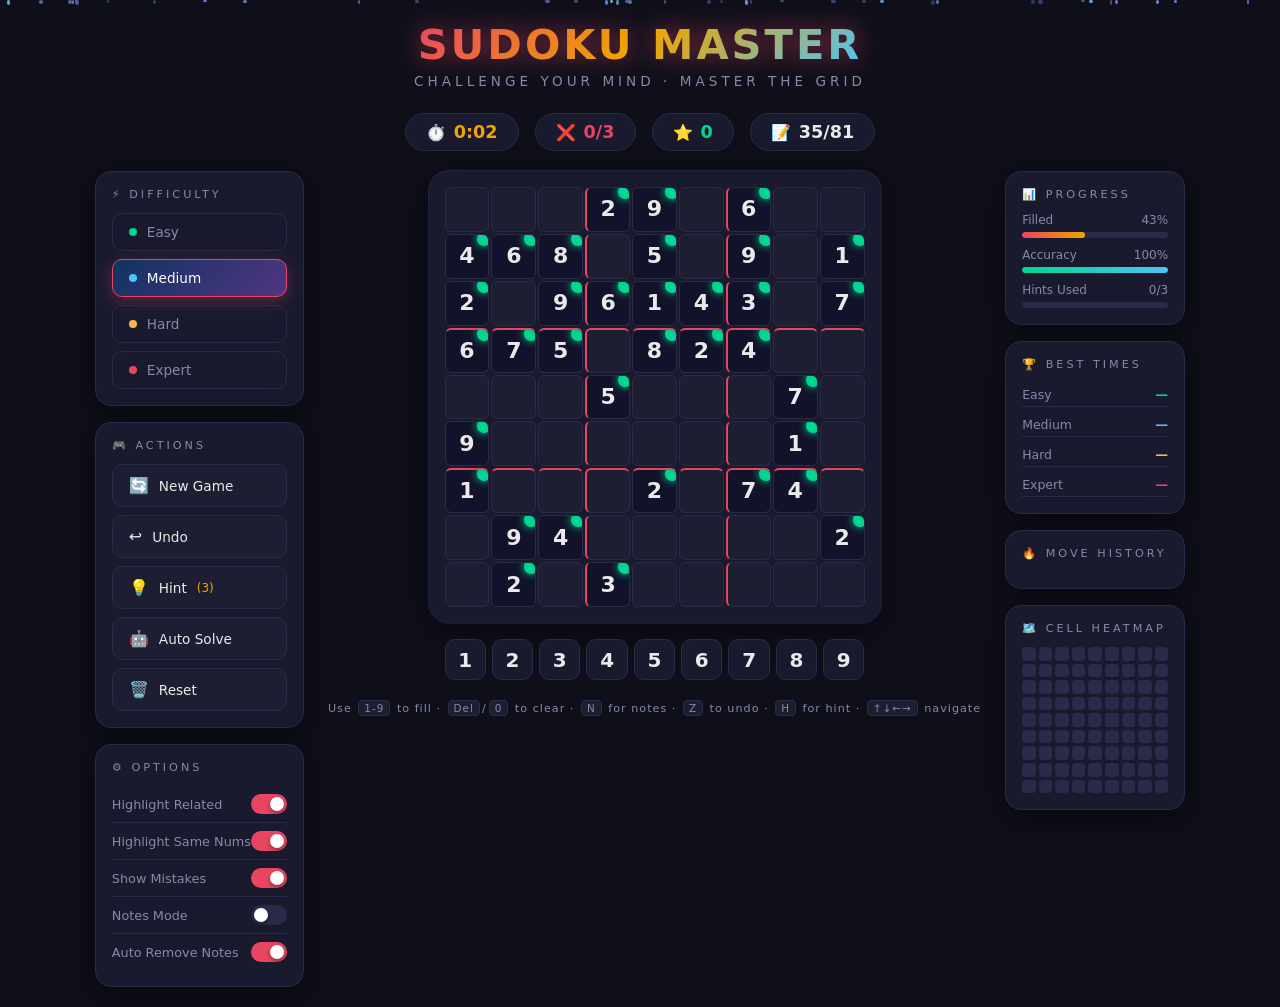
==== index.html @ 3e107b44 "Initial commit: Modular Super Sudoku architecture" ====
<!DOCTYPE html>
<html lang="en">

<head>
    <meta charset="UTF-8" />
    <meta name="viewport" content="width=device-width, initial-scale=1.0" />
    <title>Sudoku Master</title>
    <link rel="stylesheet" href="css/variables.css" />
    <link rel="stylesheet" href="css/style.css" />
    <link rel="stylesheet" href="css/animations.css" />
</head>

<body>

    <!-- Animated Background -->
    <div class="bg-anim" id="bg-anim"></div>

    <!-- Confetti -->
    <canvas id="confetti-canvas"></canvas>

    <!-- Toast Container -->
    <div id="toast-container"></div>

    <!-- WIN Modal -->
    <div class="modal-overlay" id="win-modal">
        <div class="modal">
            <div class="modal-icon">🎉</div>
            <div class="modal-title win">Puzzle Solved!</div>
            <div class="modal-sub" id="win-sub">Outstanding! You've completed the puzzle.</div>
            <div class="modal-stats">
                <div class="modal-stat">
                    <div class="ms-val" id="win-time">0:00</div>
                    <div class="ms-label">Time</div>
                </div>
                <div class="modal-stat">
                    <div class="ms-val" id="win-score">0</div>
                    <div class="ms-label">Score</div>
                </div>
                <div class="modal-stat">
                    <div class="ms-val" id="win-mistakes">0</div>
                    <div class="ms-label">Mistakes</div>
                </div>
            </div>
            <div class="modal-btns">
                <button class="modal-btn primary" onclick="newGame()">New Game</button>
                <button class="modal-btn secondary" onclick="closeModal('win-modal')">Review</button>
            </div>
        </div>
    </div>

    <!-- LOSE Modal -->
    <div class="modal-overlay" id="lose-modal">
        <div class="modal">
            <div class="modal-icon">💔</div>
            <div class="modal-title lose">Game Over</div>
            <div class="modal-sub">Too many mistakes! Don't worry, practice makes perfect.</div>
            <div class="modal-btns">
                <button class="modal-btn primary" onclick="newGame()">Try Again</button>
                <button class="modal-btn secondary" onclick="revealSolution()">See Solution</button>
            </div>
        </div>
    </div>

    <div class="app-wrapper">
        <!-- Header -->
        <header>
            <div class="logo">SUDOKU MASTER</div>
            <div class="tagline">Challenge your mind · Master the grid</div>
        </header>

        <!-- Stats Bar -->
        <div class="stats-bar">
            <div class="stat-chip">
                <span class="icon">⏱️</span>
                <span class="val" id="timer-val">0:00</span>
            </div>
            <div class="stat-chip">
                <span class="icon">❌</span>
                <span class="val" id="mistakes-val">0/3</span>
            </div>
            <div class="stat-chip">
                <span class="icon">⭐</span>
                <span class="val" id="score-val">0</span>
            </div>
            <div class="stat-chip">
                <span class="icon">📝</span>
                <span class="val" id="filled-val">0/81</span>
            </div>
        </div>

        <!-- Main Game -->
        <div class="game-container">

            <!-- LEFT PANEL -->
            <div class="left-panel">
                <div class="panel-card">
                    <div class="panel-title">⚡ Difficulty</div>
                    <div class="diff-btns">
                        <button class="diff-btn" data-diff="easy" onclick="setDifficulty('easy')"><span class="diff-dot"
                                style="background:#00d68f"></span>Easy</button>
                        <button class="diff-btn active" data-diff="medium" onclick="setDifficulty('medium')"><span
                                class="diff-dot" style="background:#4fc3f7"></span>Medium</button>
                        <button class="diff-btn" data-diff="hard" onclick="setDifficulty('hard')"><span class="diff-dot"
                                style="background:#ffb74d"></span>Hard</button>
                        <button class="diff-btn" data-diff="expert" onclick="setDifficulty('expert')"><span
                                class="diff-dot" style="background:#e94560"></span>Expert</button>
                    </div>
                </div>

                <div class="panel-card">
                    <div class="panel-title">🎮 Actions</div>
                    <div class="action-btns">
                        <button class="action-btn" onclick="newGame()"><span class="btn-icon">🔄</span>New Game</button>
                        <button class="action-btn" onclick="undoMove()"><span class="btn-icon">↩️</span>Undo</button>
                        <button class="action-btn" onclick="useHint()"><span class="btn-icon">💡</span>Hint <span
                                id="hint-count" style="color:var(--gold);font-size:0.75rem">(3)</span></button>
                        <button class="action-btn" onclick="solvePuzzle()"><span class="btn-icon">🤖</span>Auto
                            Solve</button>
                        <button class="action-btn danger" onclick="confirmReset()"><span
                                class="btn-icon">🗑️</span>Reset</button>
                    </div>
                </div>

                <div class="panel-card">
                    <div class="panel-title">⚙️ Options</div>
                    <div class="toggle-row">
                        <span class="toggle-label">Highlight Related</span>
                        <button class="toggle on" id="tog-related" onclick="toggleOpt('related')"></button>
                    </div>
                    <div class="toggle-row">
                        <span class="toggle-label">Highlight Same Nums</span>
                        <button class="toggle on" id="tog-samenum" onclick="toggleOpt('samenum')"></button>
                    </div>
                    <div class="toggle-row">
                        <span class="toggle-label">Show Mistakes</span>
                        <button class="toggle on" id="tog-mistakes" onclick="toggleOpt('mistakes')"></button>
                    </div>
                    <div class="toggle-row">
                        <span class="toggle-label">Notes Mode</span>
                        <button class="toggle" id="tog-notes" onclick="toggleOpt('notes')"></button>
                    </div>
                    <div class="toggle-row">
                        <span class="toggle-label">Auto Remove Notes</span>
                        <button class="toggle on" id="tog-autonotes" onclick="toggleOpt('autonotes')"></button>
                    </div>
                </div>
            </div>

            <!-- CENTER: BOARD + NUMPAD -->
            <div class="board-section">
                <div class="board-wrapper" id="board-wrapper">
                    <div id="sudoku-board"></div>
                </div>
                <div class="numpad" id="numpad"></div>
                <div class="kb-hint">
                    Use <span class="kb-key">1-9</span> to fill · <span class="kb-key">Del</span>/<span
                        class="kb-key">0</span> to clear · <span class="kb-key">N</span> for notes · <span
                        class="kb-key">Z</span> to undo · <span class="kb-key">H</span> for hint · <span
                        class="kb-key">↑↓←→</span> navigate
                </div>
            </div>

            <!-- RIGHT PANEL -->
            <div class="right-panel">
                <div class="panel-card">
                    <div class="panel-title">📊 Progress</div>
                    <div class="progress-row">
                        <div class="prog-item">
                            <div class="prog-label"><span>Filled</span><span id="prog-filled-txt">0%</span></div>
                            <div class="prog-bar">
                                <div class="prog-fill" id="prog-filled" style="width:0%"></div>
                            </div>
                        </div>
                        <div class="prog-item">
                            <div class="prog-label"><span>Accuracy</span><span id="prog-acc-txt">100%</span></div>
                            <div class="prog-bar">
                                <div class="prog-fill" id="prog-acc"
                                    style="width:100%; background: linear-gradient(90deg, var(--green), var(--blue))">
                                </div>
                            </div>
                        </div>
                        <div class="prog-item">
                            <div class="prog-label"><span>Hints Used</span><span id="prog-hint-txt">0</span></div>
                            <div class="prog-bar">
                                <div class="prog-fill" id="prog-hint"
                                    style="width:0%; background: linear-gradient(90deg, var(--gold), var(--orange))">
                                </div>
                            </div>
                        </div>
                    </div>
                </div>

                <div class="panel-card">
                    <div class="panel-title">🏆 Best Times</div>
                    <div id="best-times" style="display:flex;flex-direction:column;gap:6px;font-size:0.8rem;">
                        <!-- filled by JS -->
                    </div>
                </div>

                <div class="panel-card">
                    <div class="panel-title">🔥 Move History</div>
                    <div class="history-list" id="history-list"></div>
                </div>

                <div class="panel-card">
                    <div class="panel-title">🗺️ Cell Heatmap</div>
                    <div class="heatmap-grid" id="heatmap"></div>
                </div>
            </div>

        </div><!-- end .game-container -->
    </div><!-- end .app-wrapper -->

    <script type="module" src="js/app.js"></script>
</body>

</html>
---- css/variables.css ----
/* ===== CSS VARIABLES / DESIGN TOKENS ===== */
:root {
    --bg-dark: #0f0f1a;
    --bg-card: #1a1a2e;
    --bg-panel: #16213e;
    --accent: #e94560;
    --accent2: #0f3460;
    --accent3: #533483;
    --gold: #f0a500;
    --text-primary: #eaeaea;
    --text-muted: #8888aa;
    --cell-bg: #1e1e32;
    --cell-hover: #2a2a45;
    --cell-selected: #0f3460;
    --cell-related: #1c1c35;
    --cell-same: #2d2060;
    --cell-given: #12122a;
    --cell-error: #3a1020;
    --border-light: #2a2a4a;
    --border-box: #e94560;
    --green: #00d68f;
    --blue: #4fc3f7;
    --purple: #ce93d8;
    --orange: #ffb74d;
    --shadow: 0 8px 32px rgba(0, 0, 0, 0.5);
    --glow: 0 0 20px rgba(233, 69, 96, 0.4);
    --glow-green: 0 0 20px rgba(0, 214, 143, 0.5);
}
---- css/style.css ----
/* ===== RESET & BASE ===== */
*,
*::before,
*::after {
    box-sizing: border-box;
    margin: 0;
    padding: 0;
}

body {
    font-family: 'Segoe UI', system-ui, sans-serif;
    background: var(--bg-dark);
    color: var(--text-primary);
    min-height: 100vh;
    overflow-x: hidden;
}

/* ===== ANIMATED BACKGROUND ===== */
.bg-anim {
    position: fixed;
    inset: 0;
    z-index: 0;
    overflow: hidden;
    pointer-events: none;
}

.bg-anim span {
    position: absolute;
    width: 2px;
    height: 2px;
    background: rgba(233, 69, 96, 0.5);
    border-radius: 50%;
    animation: float linear infinite;
}

/* ===== MAIN LAYOUT ===== */
.app-wrapper {
    position: relative;
    z-index: 1;
    display: flex;
    flex-direction: column;
    align-items: center;
    min-height: 100vh;
    padding: 20px 10px;
}

/* ===== HEADER ===== */
header {
    text-align: center;
    margin-bottom: 24px;
    animation: slideDown 0.6s ease;
}

.logo {
    font-size: 2.6rem;
    font-weight: 900;
    letter-spacing: 3px;
    background: linear-gradient(135deg, var(--accent), var(--gold), var(--blue));
    -webkit-background-clip: text;
    -webkit-text-fill-color: transparent;
    background-clip: text;
    text-shadow: none;
    display: inline-block;
    filter: drop-shadow(0 0 12px rgba(233, 69, 96, 0.6));
}

.tagline {
    color: var(--text-muted);
    font-size: 0.85rem;
    letter-spacing: 4px;
    text-transform: uppercase;
    margin-top: 4px;
}

/* ===== STATS BAR ===== */
.stats-bar {
    display: flex;
    gap: 16px;
    margin-bottom: 20px;
    animation: slideDown 0.7s ease;
}

.stat-chip {
    background: var(--bg-card);
    border: 1px solid var(--border-light);
    border-radius: 50px;
    padding: 8px 20px;
    display: flex;
    align-items: center;
    gap: 8px;
    font-size: 0.85rem;
    color: var(--text-muted);
    transition: all 0.3s;
}

.stat-chip:hover {
    border-color: var(--accent);
    color: var(--text-primary);
}

.stat-chip .val {
    font-size: 1.1rem;
    font-weight: 700;
    color: var(--text-primary);
}

.stat-chip .icon {
    font-size: 1rem;
}

#timer-val {
    color: var(--gold);
}

#mistakes-val {
    color: var(--accent);
}

#score-val {
    color: var(--green);
}

/* ===== GAME CONTAINER ===== */
.game-container {
    display: flex;
    gap: 24px;
    align-items: flex-start;
    flex-wrap: wrap;
    justify-content: center;
    animation: fadeIn 0.8s ease;
}

/* ===== LEFT PANEL ===== */
.left-panel {
    display: flex;
    flex-direction: column;
    gap: 16px;
    min-width: 180px;
}

.panel-card {
    background: var(--bg-card);
    border: 1px solid var(--border-light);
    border-radius: 16px;
    padding: 16px;
    box-shadow: var(--shadow);
    transition: border-color 0.3s;
}

.panel-card:hover {
    border-color: var(--accent3);
}

.panel-title {
    font-size: 0.7rem;
    text-transform: uppercase;
    letter-spacing: 3px;
    color: var(--text-muted);
    margin-bottom: 12px;
}

/* Difficulty Selector */
.diff-btns {
    display: flex;
    flex-direction: column;
    gap: 8px;
}

.diff-btn {
    padding: 10px 16px;
    border: 1px solid var(--border-light);
    background: transparent;
    border-radius: 10px;
    color: var(--text-muted);
    cursor: pointer;
    font-size: 0.85rem;
    text-align: left;
    display: flex;
    align-items: center;
    gap: 10px;
    transition: all 0.25s;
    font-family: inherit;
}

.diff-btn:hover {
    background: var(--cell-hover);
    color: var(--text-primary);
    border-color: var(--accent3);
}

.diff-btn.active {
    background: linear-gradient(135deg, var(--accent2), var(--accent3));
    color: white;
    border-color: var(--accent);
    box-shadow: 0 4px 15px rgba(233, 69, 96, 0.3);
}

.diff-dot {
    width: 8px;
    height: 8px;
    border-radius: 50%;
    flex-shrink: 0;
}

/* Action Buttons */
.action-btns {
    display: flex;
    flex-direction: column;
    gap: 8px;
}

.action-btn {
    padding: 11px 16px;
    border-radius: 10px;
    border: 1px solid var(--border-light);
    background: var(--cell-bg);
    color: var(--text-primary);
    cursor: pointer;
    font-size: 0.85rem;
    font-family: inherit;
    display: flex;
    align-items: center;
    gap: 10px;
    transition: all 0.25s;
    font-weight: 500;
}

.action-btn:hover {
    transform: translateX(4px);
    border-color: var(--accent);
    background: var(--cell-hover);
}

.action-btn:active {
    transform: scale(0.97);
}

.action-btn.danger:hover {
    border-color: var(--accent);
    background: var(--cell-error);
}

.action-btn .btn-icon {
    font-size: 1rem;
}

/* Toggle Options */
.toggle-row {
    display: flex;
    align-items: center;
    justify-content: space-between;
    padding: 8px 0;
    border-bottom: 1px solid var(--border-light);
}

.toggle-row:last-child {
    border-bottom: none;
}

.toggle-label {
    font-size: 0.8rem;
    color: var(--text-muted);
}

.toggle {
    width: 36px;
    height: 20px;
    background: var(--border-light);
    border-radius: 10px;
    cursor: pointer;
    position: relative;
    transition: background 0.3s;
    border: none;
    padding: 0;
    flex-shrink: 0;
}

.toggle.on {
    background: var(--accent);
}

.toggle::after {
    content: '';
    position: absolute;
    width: 14px;
    height: 14px;
    background: white;
    border-radius: 50%;
    top: 3px;
    left: 3px;
    transition: left 0.3s;
    box-shadow: 0 2px 4px rgba(0, 0, 0, 0.4);
}

.toggle.on::after {
    left: 19px;
}

/* ===== BOARD SECTION ===== */
.board-section {
    display: flex;
    flex-direction: column;
    align-items: center;
    gap: 16px;
}

/* ===== SUDOKU BOARD ===== */
.board-wrapper {
    position: relative;
    background: var(--bg-card);
    border-radius: 20px;
    padding: 16px;
    box-shadow: var(--shadow), 0 0 0 1px var(--border-light);
    transition: box-shadow 0.4s;
}

.board-wrapper.pulse-win {
    box-shadow: var(--shadow), var(--glow-green);
}

#sudoku-board {
    display: grid;
    grid-template-columns: repeat(9, 1fr);
    gap: 2px;
    width: min(420px, 90vw);
}

/* ===== CELL ===== */
.cell {
    aspect-ratio: 1;
    background: var(--cell-bg);
    border: 1px solid var(--border-light);
    border-radius: 6px;
    display: flex;
    align-items: center;
    justify-content: center;
    cursor: pointer;
    position: relative;
    transition: background 0.15s, transform 0.1s, box-shadow 0.15s;
    user-select: none;
    overflow: hidden;
}

/* Box borders */
.cell[data-col="3"],
.cell[data-col="6"] {
    border-left: 2.5px solid var(--border-box);
}

.cell[data-row="3"],
.cell[data-row="6"] {
    border-top: 2.5px solid var(--border-box);
}

.cell:hover:not(.given) {
    background: var(--cell-hover);
    transform: scale(1.04);
    z-index: 2;
}

.cell.selected {
    background: var(--cell-selected) !important;
    border-color: var(--accent) !important;
    box-shadow: inset 0 0 0 2px var(--accent), 0 0 12px rgba(233, 69, 96, 0.5);
    z-index: 3;
    transform: scale(1.06);
}

.cell.related {
    background: var(--cell-related) !important;
}

.cell.same-num {
    background: var(--cell-same) !important;
}

.cell.given {
    background: var(--cell-given);
    cursor: default;
}

.cell.error {
    background: var(--cell-error) !important;
}

.cell.error .cell-value {
    color: var(--accent) !important;
}

/* ===== CELL VALUE ===== */
.cell-value {
    font-size: clamp(14px, 3.8vw, 22px);
    font-weight: 700;
    line-height: 1;
    transition: all 0.2s;
    pointer-events: none;
}

.cell.given .cell-value {
    color: var(--text-primary);
}

.cell:not(.given) .cell-value {
    color: var(--blue);
}

.cell.selected:not(.given) .cell-value {
    color: var(--gold);
}

/* ===== NOTES GRID ===== */
.notes-grid {
    display: grid;
    grid-template-columns: repeat(3, 1fr);
    width: 100%;
    height: 100%;
    position: absolute;
    inset: 0;
    padding: 2px;
    pointer-events: none;
}

.note-num {
    font-size: clamp(6px, 1.2vw, 9px);
    color: var(--purple);
    line-height: 1;
    display: flex;
    align-items: center;
    justify-content: center;
    opacity: 0;
    transition: opacity 0.2s;
}

.note-num.visible {
    opacity: 1;
}

/* ===== COMPLETION RING ===== */
.completion-ring {
    position: absolute;
    top: -3px;
    right: -3px;
    width: 14px;
    height: 14px;
    background: var(--green);
    border-radius: 50%;
    display: none;
    z-index: 5;
    box-shadow: 0 0 8px var(--green);
}

.cell.complete .completion-ring {
    display: block;
}

/* ===== NUMBER PAD ===== */
.numpad {
    display: grid;
    grid-template-columns: repeat(9, 1fr);
    gap: 6px;
    width: min(420px, 90vw);
}

.num-key {
    aspect-ratio: 1;
    background: var(--bg-card);
    border: 1px solid var(--border-light);
    border-radius: 10px;
    color: var(--text-primary);
    font-size: clamp(14px, 3.5vw, 20px);
    font-weight: 700;
    cursor: pointer;
    font-family: inherit;
    transition: all 0.2s;
    position: relative;
    overflow: hidden;
}

.num-key::before {
    content: '';
    position: absolute;
    inset: 0;
    background: linear-gradient(135deg, var(--accent), var(--accent3));
    opacity: 0;
    transition: opacity 0.2s;
}

.num-key:hover::before {
    opacity: 1;
}

.num-key:hover {
    transform: translateY(-3px);
    box-shadow: 0 6px 20px rgba(233, 69, 96, 0.4);
    border-color: var(--accent);
}

.num-key:active {
    transform: scale(0.93);
}

.num-key span {
    position: relative;
    z-index: 1;
}

.num-key .num-count {
    position: absolute;
    bottom: 2px;
    right: 4px;
    font-size: clamp(7px, 1.2vw, 9px);
    color: var(--text-muted);
    z-index: 1;
    font-weight: 400;
}

.num-key.exhausted {
    opacity: 0.25;
    pointer-events: none;
}

.num-key.selected-num {
    border-color: var(--gold);
    box-shadow: 0 0 10px rgba(240, 165, 0, 0.5);
}

.num-key.selected-num::before {
    opacity: 0.4;
}

/* ===== RIGHT PANEL ===== */
.right-panel {
    display: flex;
    flex-direction: column;
    gap: 16px;
    min-width: 180px;
}

/* Progress */
.progress-row {
    display: flex;
    flex-direction: column;
    gap: 10px;
}

.prog-item {
    display: flex;
    flex-direction: column;
    gap: 5px;
}

.prog-label {
    font-size: 0.75rem;
    color: var(--text-muted);
    display: flex;
    justify-content: space-between;
}

.prog-bar {
    height: 6px;
    background: var(--border-light);
    border-radius: 3px;
    overflow: hidden;
}

.prog-fill {
    height: 100%;
    border-radius: 3px;
    background: linear-gradient(90deg, var(--accent), var(--gold));
    transition: width 0.5s cubic-bezier(0.4, 0, 0.2, 1);
}

/* History */
.history-list {
    max-height: 160px;
    overflow-y: auto;
    display: flex;
    flex-direction: column;
    gap: 4px;
}

.history-list::-webkit-scrollbar {
    width: 4px;
}

.history-list::-webkit-scrollbar-track {
    background: transparent;
}

.history-list::-webkit-scrollbar-thumb {
    background: var(--border-light);
    border-radius: 2px;
}

.history-item {
    font-size: 0.75rem;
    color: var(--text-muted);
    padding: 5px 8px;
    background: var(--cell-bg);
    border-radius: 6px;
    border-left: 3px solid var(--accent3);
}

.history-item.err {
    border-left-color: var(--accent);
    color: var(--accent);
}

.history-item.undo {
    border-left-color: var(--orange);
}

/* Heatmap */
.heatmap-grid {
    display: grid;
    grid-template-columns: repeat(9, 1fr);
    gap: 3px;
}

.heatmap-cell {
    aspect-ratio: 1;
    border-radius: 4px;
    background: var(--border-light);
    transition: background 0.3s;
    font-size: 8px;
    display: flex;
    align-items: center;
    justify-content: center;
    color: transparent;
    font-weight: 700;
}

/* ===== MODALS ===== */
.modal-overlay {
    position: fixed;
    inset: 0;
    z-index: 100;
    background: rgba(0, 0, 0, 0.75);
    backdrop-filter: blur(6px);
    display: flex;
    align-items: center;
    justify-content: center;
    opacity: 0;
    pointer-events: none;
    transition: opacity 0.3s;
}

.modal-overlay.show {
    opacity: 1;
    pointer-events: all;
}

.modal {
    background: var(--bg-card);
    border: 1px solid var(--border-light);
    border-radius: 24px;
    padding: 40px;
    text-align: center;
    max-width: 380px;
    width: 90%;
    transform: scale(0.85) translateY(20px);
    transition: transform 0.35s cubic-bezier(0.175, 0.885, 0.32, 1.275);
    box-shadow: var(--shadow), 0 0 60px rgba(233, 69, 96, 0.2);
}

.modal-overlay.show .modal {
    transform: scale(1) translateY(0);
}

.modal-icon {
    font-size: 3.5rem;
    margin-bottom: 16px;
}

.modal-title {
    font-size: 1.8rem;
    font-weight: 900;
    margin-bottom: 8px;
}

.modal-title.win {
    background: linear-gradient(135deg, var(--green), var(--gold));
    -webkit-background-clip: text;
    -webkit-text-fill-color: transparent;
    background-clip: text;
}

.modal-title.lose {
    background: linear-gradient(135deg, var(--accent), var(--orange));
    -webkit-background-clip: text;
    -webkit-text-fill-color: transparent;
    background-clip: text;
}

.modal-sub {
    color: var(--text-muted);
    margin-bottom: 24px;
    line-height: 1.6;
}

.modal-stats {
    display: grid;
    grid-template-columns: repeat(3, 1fr);
    gap: 12px;
    margin-bottom: 28px;
}

.modal-stat {
    background: var(--cell-bg);
    border-radius: 12px;
    padding: 12px 8px;
}

.modal-stat .ms-val {
    font-size: 1.4rem;
    font-weight: 800;
    color: var(--gold);
}

.modal-stat .ms-label {
    font-size: 0.7rem;
    color: var(--text-muted);
    margin-top: 2px;
}

.modal-btns {
    display: flex;
    gap: 12px;
    justify-content: center;
    flex-wrap: wrap;
}

.modal-btn {
    padding: 12px 28px;
    border-radius: 50px;
    border: none;
    cursor: pointer;
    font-size: 0.95rem;
    font-weight: 700;
    font-family: inherit;
    transition: all 0.25s;
}

.modal-btn.primary {
    background: linear-gradient(135deg, var(--accent), var(--accent3));
    color: white;
    box-shadow: 0 4px 20px rgba(233, 69, 96, 0.4);
}

.modal-btn.primary:hover {
    transform: translateY(-2px);
    box-shadow: 0 8px 25px rgba(233, 69, 96, 0.5);
}

.modal-btn.secondary {
    background: var(--cell-bg);
    color: var(--text-primary);
    border: 1px solid var(--border-light);
}

.modal-btn.secondary:hover {
    border-color: var(--accent);
    transform: translateY(-2px);
}

/* ===== TOAST ===== */
#toast-container {
    position: fixed;
    bottom: 30px;
    left: 50%;
    transform: translateX(-50%);
    z-index: 200;
    display: flex;
    flex-direction: column;
    align-items: center;
    gap: 8px;
    pointer-events: none;
}

.toast {
    background: var(--bg-card);
    border: 1px solid var(--border-light);
    border-radius: 50px;
    padding: 10px 24px;
    color: var(--text-primary);
    font-size: 0.85rem;
    font-weight: 500;
    box-shadow: var(--shadow);
    white-space: nowrap;
}

.toast.success {
    border-color: var(--green);
    color: var(--green);
}

.toast.error {
    border-color: var(--accent);
    color: var(--accent);
}

.toast.info {
    border-color: var(--blue);
    color: var(--blue);
}

/* ===== CONFETTI CANVAS ===== */
#confetti-canvas {
    position: fixed;
    inset: 0;
    pointer-events: none;
    z-index: 90;
}

/* ===== KEYBOARD HINT ===== */
.kb-hint {
    font-size: 0.7rem;
    color: var(--text-muted);
    text-align: center;
    margin-top: 4px;
    letter-spacing: 1px;
}

.kb-key {
    display: inline-block;
    background: var(--cell-bg);
    border: 1px solid var(--border-light);
    border-radius: 4px;
    padding: 1px 5px;
    font-size: 0.65rem;
    margin: 0 2px;
}

/* ===== RESPONSIVE ===== */
@media (max-width: 700px) {

    .left-panel,
    .right-panel {
        flex-direction: row;
        flex-wrap: wrap;
        min-width: auto;
        width: min(420px, 90vw);
    }

    .panel-card {
        flex: 1;
        min-width: 140px;
    }

    .game-container {
        gap: 14px;
    }

    .stats-bar {
        gap: 8px;
        flex-wrap: wrap;
        justify-content: center;
    }

    .stat-chip {
        padding: 6px 12px;
    }
}
---- css/animations.css ----
/* ===== ANIMATIONS ===== */

/* Animated background particles */
@keyframes float {
    0% {
        transform: translateY(100vh) scale(0);
        opacity: 0;
    }

    10% {
        opacity: 1;
    }

    90% {
        opacity: 1;
    }

    100% {
        transform: translateY(-10vh) scale(1);
        opacity: 0;
    }
}

/* Header slide down */
@keyframes slideDown {
    from {
        opacity: 0;
        transform: translateY(-30px);
    }

    to {
        opacity: 1;
        transform: translateY(0);
    }
}

/* Game container fade in */
@keyframes fadeIn {
    from {
        opacity: 0;
    }

    to {
        opacity: 1;
    }
}

/* Cell flash (hint) */
@keyframes cellFlash {
    0% {
        background: var(--gold);
    }

    100% {
        background: var(--cell-selected);
    }
}

/* Cell pop in */
@keyframes popIn {
    0% {
        transform: scale(0.5);
        opacity: 0;
    }

    100% {
        transform: scale(1);
        opacity: 1;
    }
}

/* Cell shake (error) */
@keyframes shake {

    0%,
    100% {
        transform: translateX(0);
    }

    20% {
        transform: translateX(-5px);
    }

    40% {
        transform: translateX(5px);
    }

    60% {
        transform: translateX(-4px);
    }

    80% {
        transform: translateX(4px);
    }
}

/* Completion ring pop */
@keyframes ringPop {
    from {
        transform: scale(0);
    }

    to {
        transform: scale(1);
    }
}

/* History item slide in */
@keyframes slideIn {
    from {
        opacity: 0;
        transform: translateX(-10px);
    }

    to {
        opacity: 1;
        transform: translateX(0);
    }
}

/* Toast in */
@keyframes toastIn {
    from {
        opacity: 0;
        transform: translateY(15px);
    }

    to {
        opacity: 1;
        transform: translateY(0);
    }
}

/* Toast out */
@keyframes toastOut {
    from {
        opacity: 1;
        transform: translateY(0);
    }

    to {
        opacity: 0;
        transform: translateY(15px);
    }
}

/* ===== ANIMATION UTILITY CLASSES ===== */

.cell.highlight-flash {
    animation: cellFlash 0.35s ease;
}

.cell.pop-in {
    animation: popIn 0.3s cubic-bezier(0.175, 0.885, 0.32, 1.275);
}

.cell.shake {
    animation: shake 0.4s ease;
}

.cell.complete .completion-ring {
    display: block;
    animation: ringPop 0.3s ease;
}

.history-item {
    animation: slideIn 0.2s ease;
}

.toast {
    animation: toastIn 0.3s ease;
}
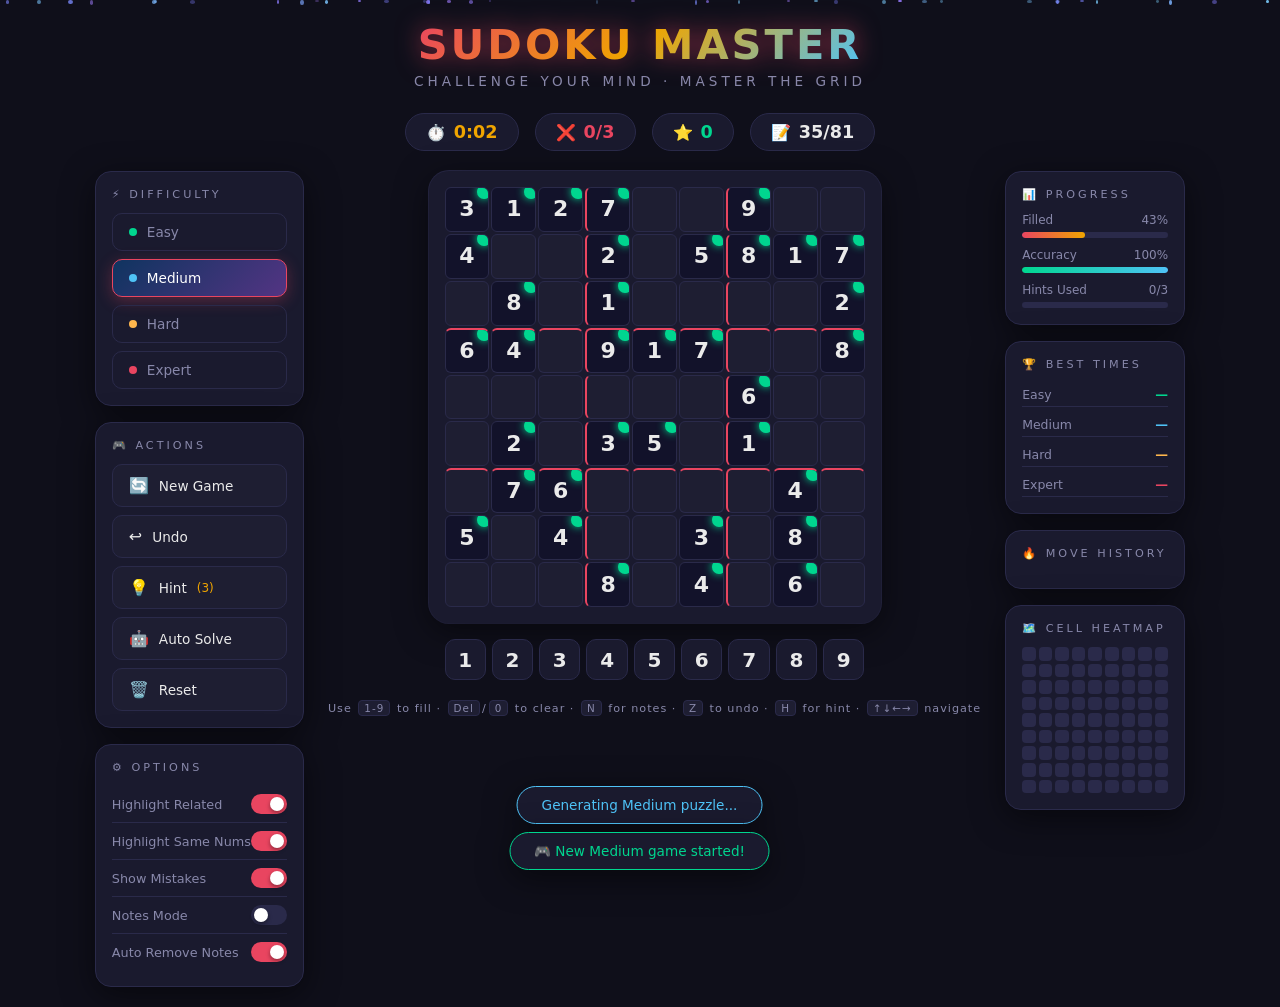
==== commit e754a0a4: "refactor: safe storage, config-driven board, event delegation, accessibility Task 1 - Safe LocalStor" ====
--- a/index.html
+++ b/index.html
@@ -5,6 +5,7 @@
     <meta charset="UTF-8" />
     <meta name="viewport" content="width=device-width, initial-scale=1.0" />
     <title>Sudoku Master</title>
+    <meta name="description" content="Super Sudoku — challenge your mind and master the 9×9 grid across four difficulty levels." />
     <link rel="stylesheet" href="css/variables.css" />
     <link rel="stylesheet" href="css/style.css" />
     <link rel="stylesheet" href="css/animations.css" />
@@ -13,21 +14,22 @@
 <body>
 
     <!-- Animated Background -->
-    <div class="bg-anim" id="bg-anim"></div>
+    <div class="bg-anim" id="bg-anim" aria-hidden="true"></div>
 
     <!-- Confetti -->
-    <canvas id="confetti-canvas"></canvas>
+    <canvas id="confetti-canvas" aria-hidden="true"></canvas>
 
     <!-- Toast Container -->
-    <div id="toast-container"></div>
+    <div id="toast-container" role="status" aria-live="polite" aria-atomic="false"></div>
 
     <!-- WIN Modal -->
-    <div class="modal-overlay" id="win-modal">
+    <div class="modal-overlay" id="win-modal"
+         role="dialog" aria-modal="true" aria-labelledby="win-modal-title">
         <div class="modal">
-            <div class="modal-icon">🎉</div>
-            <div class="modal-title win">Puzzle Solved!</div>
+            <div class="modal-icon" aria-hidden="true">🎉</div>
+            <div class="modal-title win" id="win-modal-title">Puzzle Solved!</div>
             <div class="modal-sub" id="win-sub">Outstanding! You've completed the puzzle.</div>
-            <div class="modal-stats">
+            <div class="modal-stats" aria-label="Game statistics">
                 <div class="modal-stat">
                     <div class="ms-val" id="win-time">0:00</div>
                     <div class="ms-label">Time</div>
@@ -42,49 +44,58 @@
                 </div>
             </div>
             <div class="modal-btns">
-                <button class="modal-btn primary" onclick="newGame()">New Game</button>
-                <button class="modal-btn secondary" onclick="closeModal('win-modal')">Review</button>
+                <button class="modal-btn primary"
+                        data-action="new-game"
+                        aria-label="Start a new game">New Game</button>
+                <button class="modal-btn secondary"
+                        data-action="close-modal" data-modal="win-modal"
+                        aria-label="Close and review the solved board">Review</button>
             </div>
         </div>
     </div>
 
     <!-- LOSE Modal -->
-    <div class="modal-overlay" id="lose-modal">
+    <div class="modal-overlay" id="lose-modal"
+         role="dialog" aria-modal="true" aria-labelledby="lose-modal-title">
         <div class="modal">
-            <div class="modal-icon">💔</div>
-            <div class="modal-title lose">Game Over</div>
+            <div class="modal-icon" aria-hidden="true">💔</div>
+            <div class="modal-title lose" id="lose-modal-title">Game Over</div>
             <div class="modal-sub">Too many mistakes! Don't worry, practice makes perfect.</div>
             <div class="modal-btns">
-                <button class="modal-btn primary" onclick="newGame()">Try Again</button>
-                <button class="modal-btn secondary" onclick="revealSolution()">See Solution</button>
+                <button class="modal-btn primary"
+                        data-action="new-game"
+                        aria-label="Try the puzzle again">Try Again</button>
+                <button class="modal-btn secondary"
+                        data-action="reveal-solution"
+                        aria-label="Reveal the correct solution">See Solution</button>
             </div>
         </div>
     </div>
 
     <div class="app-wrapper">
         <!-- Header -->
-        <header>
+        <header role="banner">
             <div class="logo">SUDOKU MASTER</div>
             <div class="tagline">Challenge your mind · Master the grid</div>
         </header>
 
         <!-- Stats Bar -->
-        <div class="stats-bar">
-            <div class="stat-chip">
-                <span class="icon">⏱️</span>
-                <span class="val" id="timer-val">0:00</span>
-            </div>
-            <div class="stat-chip">
-                <span class="icon">❌</span>
-                <span class="val" id="mistakes-val">0/3</span>
-            </div>
-            <div class="stat-chip">
-                <span class="icon">⭐</span>
-                <span class="val" id="score-val">0</span>
-            </div>
-            <div class="stat-chip">
-                <span class="icon">📝</span>
-                <span class="val" id="filled-val">0/81</span>
+        <div class="stats-bar" role="region" aria-label="Game statistics">
+            <div class="stat-chip">
+                <span class="icon" aria-hidden="true">⏱️</span>
+                <span class="val" id="timer-val" aria-label="Timer">0:00</span>
+            </div>
+            <div class="stat-chip">
+                <span class="icon" aria-hidden="true">❌</span>
+                <span class="val" id="mistakes-val" aria-label="Mistakes">0/3</span>
+            </div>
+            <div class="stat-chip">
+                <span class="icon" aria-hidden="true">⭐</span>
+                <span class="val" id="score-val" aria-label="Score">0</span>
+            </div>
+            <div class="stat-chip">
+                <span class="icon" aria-hidden="true">📝</span>
+                <span class="val" id="filled-val" aria-label="Cells filled">0/81</span>
             </div>
         </div>
 
@@ -92,56 +103,106 @@
         <div class="game-container">
 
             <!-- LEFT PANEL -->
-            <div class="left-panel">
+            <div class="left-panel" role="complementary" aria-label="Game controls">
                 <div class="panel-card">
                     <div class="panel-title">⚡ Difficulty</div>
-                    <div class="diff-btns">
-                        <button class="diff-btn" data-diff="easy" onclick="setDifficulty('easy')"><span class="diff-dot"
-                                style="background:#00d68f"></span>Easy</button>
-                        <button class="diff-btn active" data-diff="medium" onclick="setDifficulty('medium')"><span
-                                class="diff-dot" style="background:#4fc3f7"></span>Medium</button>
-                        <button class="diff-btn" data-diff="hard" onclick="setDifficulty('hard')"><span class="diff-dot"
-                                style="background:#ffb74d"></span>Hard</button>
-                        <button class="diff-btn" data-diff="expert" onclick="setDifficulty('expert')"><span
-                                class="diff-dot" style="background:#e94560"></span>Expert</button>
+                    <div class="diff-btns" role="group" aria-label="Select difficulty">
+                        <button class="diff-btn" data-diff="easy"
+                                data-action="set-difficulty"
+                                aria-label="Easy difficulty"
+                                aria-pressed="false">
+                            <span class="diff-dot" style="background:#00d68f" aria-hidden="true"></span>Easy
+                        </button>
+                        <button class="diff-btn active" data-diff="medium"
+                                data-action="set-difficulty"
+                                aria-label="Medium difficulty"
+                                aria-pressed="true">
+                            <span class="diff-dot" style="background:#4fc3f7" aria-hidden="true"></span>Medium
+                        </button>
+                        <button class="diff-btn" data-diff="hard"
+                                data-action="set-difficulty"
+                                aria-label="Hard difficulty"
+                                aria-pressed="false">
+                            <span class="diff-dot" style="background:#ffb74d" aria-hidden="true"></span>Hard
+                        </button>
+                        <button class="diff-btn" data-diff="expert"
+                                data-action="set-difficulty"
+                                aria-label="Expert difficulty"
+                                aria-pressed="false">
+                            <span class="diff-dot" style="background:#e94560" aria-hidden="true"></span>Expert
+                        </button>
                     </div>
                 </div>
 
                 <div class="panel-card">
                     <div class="panel-title">🎮 Actions</div>
-                    <div class="action-btns">
-                        <button class="action-btn" onclick="newGame()"><span class="btn-icon">🔄</span>New Game</button>
-                        <button class="action-btn" onclick="undoMove()"><span class="btn-icon">↩️</span>Undo</button>
-                        <button class="action-btn" onclick="useHint()"><span class="btn-icon">💡</span>Hint <span
-                                id="hint-count" style="color:var(--gold);font-size:0.75rem">(3)</span></button>
-                        <button class="action-btn" onclick="solvePuzzle()"><span class="btn-icon">🤖</span>Auto
-                            Solve</button>
-                        <button class="action-btn danger" onclick="confirmReset()"><span
-                                class="btn-icon">🗑️</span>Reset</button>
+                    <div class="action-btns" role="group" aria-label="Game actions">
+                        <button class="action-btn"
+                                data-action="new-game"
+                                aria-label="Start a new game">
+                            <span class="btn-icon" aria-hidden="true">🔄</span>New Game
+                        </button>
+                        <button class="action-btn"
+                                data-action="undo"
+                                aria-label="Undo last move">
+                            <span class="btn-icon" aria-hidden="true">↩️</span>Undo
+                        </button>
+                        <button class="action-btn"
+                                data-action="hint"
+                                aria-label="Use a hint">
+                            <span class="btn-icon" aria-hidden="true">💡</span>Hint
+                            <span id="hint-count" style="color:var(--gold);font-size:0.75rem"
+                                  aria-label="3 hints remaining">(3)</span>
+                        </button>
+                        <button class="action-btn"
+                                data-action="solve"
+                                aria-label="Auto-solve the puzzle">
+                            <span class="btn-icon" aria-hidden="true">🤖</span>Auto Solve
+                        </button>
+                        <button class="action-btn danger"
+                                data-action="reset"
+                                aria-label="Reset all progress on this puzzle">
+                            <span class="btn-icon" aria-hidden="true">🗑️</span>Reset
+                        </button>
                     </div>
                 </div>
 
                 <div class="panel-card">
                     <div class="panel-title">⚙️ Options</div>
                     <div class="toggle-row">
-                        <span class="toggle-label">Highlight Related</span>
-                        <button class="toggle on" id="tog-related" onclick="toggleOpt('related')"></button>
-                    </div>
-                    <div class="toggle-row">
-                        <span class="toggle-label">Highlight Same Nums</span>
-                        <button class="toggle on" id="tog-samenum" onclick="toggleOpt('samenum')"></button>
-                    </div>
-                    <div class="toggle-row">
-                        <span class="toggle-label">Show Mistakes</span>
-                        <button class="toggle on" id="tog-mistakes" onclick="toggleOpt('mistakes')"></button>
-                    </div>
-                    <div class="toggle-row">
-                        <span class="toggle-label">Notes Mode</span>
-                        <button class="toggle" id="tog-notes" onclick="toggleOpt('notes')"></button>
-                    </div>
-                    <div class="toggle-row">
-                        <span class="toggle-label">Auto Remove Notes</span>
-                        <button class="toggle on" id="tog-autonotes" onclick="toggleOpt('autonotes')"></button>
+                        <span class="toggle-label" id="lbl-related">Highlight Related</span>
+                        <button class="toggle on" id="tog-related"
+                                data-action="toggle-opt" data-opt="related"
+                                role="switch" aria-checked="true"
+                                aria-labelledby="lbl-related"></button>
+                    </div>
+                    <div class="toggle-row">
+                        <span class="toggle-label" id="lbl-samenum">Highlight Same Nums</span>
+                        <button class="toggle on" id="tog-samenum"
+                                data-action="toggle-opt" data-opt="samenum"
+                                role="switch" aria-checked="true"
+                                aria-labelledby="lbl-samenum"></button>
+                    </div>
+                    <div class="toggle-row">
+                        <span class="toggle-label" id="lbl-mistakes">Show Mistakes</span>
+                        <button class="toggle on" id="tog-mistakes"
+                                data-action="toggle-opt" data-opt="mistakes"
+                                role="switch" aria-checked="true"
+                                aria-labelledby="lbl-mistakes"></button>
+                    </div>
+                    <div class="toggle-row">
+                        <span class="toggle-label" id="lbl-notes">Notes Mode</span>
+                        <button class="toggle" id="tog-notes"
+                                data-action="toggle-opt" data-opt="notes"
+                                role="switch" aria-checked="false"
+                                aria-labelledby="lbl-notes"></button>
+                    </div>
+                    <div class="toggle-row">
+                        <span class="toggle-label" id="lbl-autonotes">Auto Remove Notes</span>
+                        <button class="toggle on" id="tog-autonotes"
+                                data-action="toggle-opt" data-opt="autonotes"
+                                role="switch" aria-checked="true"
+                                aria-labelledby="lbl-autonotes"></button>
                     </div>
                 </div>
             </div>
@@ -149,41 +210,58 @@
             <!-- CENTER: BOARD + NUMPAD -->
             <div class="board-section">
                 <div class="board-wrapper" id="board-wrapper">
-                    <div id="sudoku-board"></div>
-                </div>
-                <div class="numpad" id="numpad"></div>
-                <div class="kb-hint">
-                    Use <span class="kb-key">1-9</span> to fill · <span class="kb-key">Del</span>/<span
-                        class="kb-key">0</span> to clear · <span class="kb-key">N</span> for notes · <span
-                        class="kb-key">Z</span> to undo · <span class="kb-key">H</span> for hint · <span
-                        class="kb-key">↑↓←→</span> navigate
+                    <div id="sudoku-board"
+                         role="grid"
+                         aria-label="Sudoku grid, 9 rows and 9 columns"
+                         aria-rowcount="9" aria-colcount="9"></div>
+                </div>
+                <div class="numpad" id="numpad" role="group" aria-label="Number pad"></div>
+                <div class="kb-hint" aria-label="Keyboard shortcuts">
+                    Use <span class="kb-key">1-9</span> to fill ·
+                    <span class="kb-key">Del</span>/<span class="kb-key">0</span> to clear ·
+                    <span class="kb-key">N</span> for notes ·
+                    <span class="kb-key">Z</span> to undo ·
+                    <span class="kb-key">H</span> for hint ·
+                    <span class="kb-key">↑↓←→</span> navigate
                 </div>
             </div>
 
             <!-- RIGHT PANEL -->
-            <div class="right-panel">
+            <div class="right-panel" role="complementary" aria-label="Game statistics panels">
                 <div class="panel-card">
                     <div class="panel-title">📊 Progress</div>
-                    <div class="progress-row">
+                    <div class="progress-row" role="region" aria-label="Progress bars">
                         <div class="prog-item">
-                            <div class="prog-label"><span>Filled</span><span id="prog-filled-txt">0%</span></div>
-                            <div class="prog-bar">
+                            <div class="prog-label">
+                                <span>Filled</span><span id="prog-filled-txt">0%</span>
+                            </div>
+                            <div class="prog-bar" role="progressbar"
+                                 aria-valuenow="0" aria-valuemin="0" aria-valuemax="100"
+                                 aria-label="Cells filled">
                                 <div class="prog-fill" id="prog-filled" style="width:0%"></div>
                             </div>
                         </div>
                         <div class="prog-item">
-                            <div class="prog-label"><span>Accuracy</span><span id="prog-acc-txt">100%</span></div>
-                            <div class="prog-bar">
+                            <div class="prog-label">
+                                <span>Accuracy</span><span id="prog-acc-txt">100%</span>
+                            </div>
+                            <div class="prog-bar" role="progressbar"
+                                 aria-valuenow="100" aria-valuemin="0" aria-valuemax="100"
+                                 aria-label="Accuracy">
                                 <div class="prog-fill" id="prog-acc"
-                                    style="width:100%; background: linear-gradient(90deg, var(--green), var(--blue))">
+                                     style="width:100%; background: linear-gradient(90deg, var(--green), var(--blue))">
                                 </div>
                             </div>
                         </div>
                         <div class="prog-item">
-                            <div class="prog-label"><span>Hints Used</span><span id="prog-hint-txt">0</span></div>
-                            <div class="prog-bar">
+                            <div class="prog-label">
+                                <span>Hints Used</span><span id="prog-hint-txt">0</span>
+                            </div>
+                            <div class="prog-bar" role="progressbar"
+                                 aria-valuenow="0" aria-valuemin="0" aria-valuemax="100"
+                                 aria-label="Hints used">
                                 <div class="prog-fill" id="prog-hint"
-                                    style="width:0%; background: linear-gradient(90deg, var(--gold), var(--orange))">
+                                     style="width:0%; background: linear-gradient(90deg, var(--gold), var(--orange))">
                                 </div>
                             </div>
                         </div>
@@ -192,19 +270,23 @@
 
                 <div class="panel-card">
                     <div class="panel-title">🏆 Best Times</div>
-                    <div id="best-times" style="display:flex;flex-direction:column;gap:6px;font-size:0.8rem;">
+                    <div id="best-times"
+                         style="display:flex;flex-direction:column;gap:6px;font-size:0.8rem;"
+                         aria-label="Best completion times per difficulty">
                         <!-- filled by JS -->
                     </div>
                 </div>
 
                 <div class="panel-card">
                     <div class="panel-title">🔥 Move History</div>
-                    <div class="history-list" id="history-list"></div>
+                    <div class="history-list" id="history-list"
+                         role="log" aria-live="polite" aria-label="Move history"></div>
                 </div>
 
                 <div class="panel-card">
                     <div class="panel-title">🗺️ Cell Heatmap</div>
-                    <div class="heatmap-grid" id="heatmap"></div>
+                    <div class="heatmap-grid" id="heatmap"
+                         role="img" aria-label="Cell edit frequency heatmap"></div>
                 </div>
             </div>
 
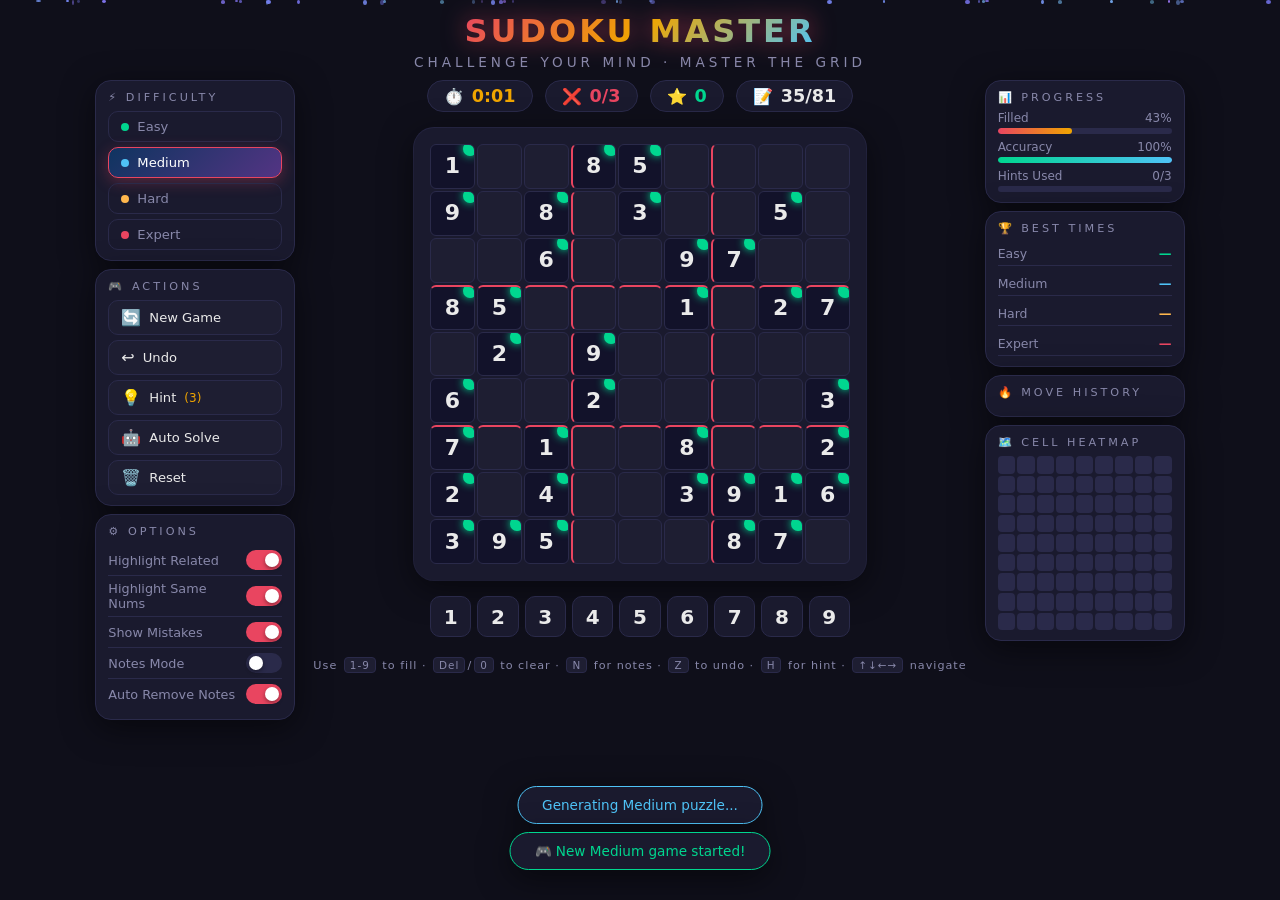
==== commit b24ac006: "layout: align sidebar tops with stats row by moving stats-bar into board-section" ====
--- a/index.html
+++ b/index.html
@@ -79,25 +79,7 @@
             <div class="tagline">Challenge your mind · Master the grid</div>
         </header>
 
-        <!-- Stats Bar -->
-        <div class="stats-bar" role="region" aria-label="Game statistics">
-            <div class="stat-chip">
-                <span class="icon" aria-hidden="true">⏱️</span>
-                <span class="val" id="timer-val" aria-label="Timer">0:00</span>
-            </div>
-            <div class="stat-chip">
-                <span class="icon" aria-hidden="true">❌</span>
-                <span class="val" id="mistakes-val" aria-label="Mistakes">0/3</span>
-            </div>
-            <div class="stat-chip">
-                <span class="icon" aria-hidden="true">⭐</span>
-                <span class="val" id="score-val" aria-label="Score">0</span>
-            </div>
-            <div class="stat-chip">
-                <span class="icon" aria-hidden="true">📝</span>
-                <span class="val" id="filled-val" aria-label="Cells filled">0/81</span>
-            </div>
-        </div>
+
 
         <!-- Main Game -->
         <div class="game-container">
@@ -209,6 +191,25 @@
 
             <!-- CENTER: BOARD + NUMPAD -->
             <div class="board-section">
+                <!-- Stats Bar (inside center column so all three columns share the same top baseline) -->
+                <div class="stats-bar" role="region" aria-label="Game statistics">
+                    <div class="stat-chip">
+                        <span class="icon" aria-hidden="true">⏱️</span>
+                        <span class="val" id="timer-val" aria-label="Timer">0:00</span>
+                    </div>
+                    <div class="stat-chip">
+                        <span class="icon" aria-hidden="true">❌</span>
+                        <span class="val" id="mistakes-val" aria-label="Mistakes">0/3</span>
+                    </div>
+                    <div class="stat-chip">
+                        <span class="icon" aria-hidden="true">⭐</span>
+                        <span class="val" id="score-val" aria-label="Score">0</span>
+                    </div>
+                    <div class="stat-chip">
+                        <span class="icon" aria-hidden="true">📝</span>
+                        <span class="val" id="filled-val" aria-label="Cells filled">0/81</span>
+                    </div>
+                </div>
                 <div class="board-wrapper" id="board-wrapper">
                     <div id="sudoku-board"
                          role="grid"
--- a/css/style.css
+++ b/css/style.css
@@ -40,19 +40,20 @@
     display: flex;
     flex-direction: column;
     align-items: center;
-    min-height: 100vh;
-    padding: 20px 10px;
+    height: 100vh;
+    overflow: hidden;
+    padding: 12px 10px;
 }
 
 /* ===== HEADER ===== */
 header {
     text-align: center;
-    margin-bottom: 24px;
+    margin-bottom: 10px;
     animation: slideDown 0.6s ease;
 }
 
 .logo {
-    font-size: 2.6rem;
+    font-size: 2rem;
     font-weight: 900;
     letter-spacing: 3px;
     background: linear-gradient(135deg, var(--accent), var(--gold), var(--blue));
@@ -75,8 +76,8 @@
 /* ===== STATS BAR ===== */
 .stats-bar {
     display: flex;
-    gap: 16px;
-    margin-bottom: 20px;
+    gap: 12px;
+    margin-bottom: 0;
     animation: slideDown 0.7s ease;
 }
 
@@ -84,7 +85,7 @@
     background: var(--bg-card);
     border: 1px solid var(--border-light);
     border-radius: 50px;
-    padding: 8px 20px;
+    padding: 5px 16px;
     display: flex;
     align-items: center;
     gap: 8px;
@@ -123,26 +124,29 @@
 /* ===== GAME CONTAINER ===== */
 .game-container {
     display: flex;
-    gap: 24px;
+    gap: 18px;
     align-items: flex-start;
     flex-wrap: wrap;
     justify-content: center;
     animation: fadeIn 0.8s ease;
+    flex: 1;
+    min-height: 0;
 }
 
 /* ===== LEFT PANEL ===== */
 .left-panel {
     display: flex;
     flex-direction: column;
-    gap: 16px;
-    min-width: 180px;
+    gap: 8px;
+    width: 200px;
+    flex-shrink: 0;
 }
 
 .panel-card {
     background: var(--bg-card);
     border: 1px solid var(--border-light);
     border-radius: 16px;
-    padding: 16px;
+    padding: 10px 12px;
     box-shadow: var(--shadow);
     transition: border-color 0.3s;
 }
@@ -156,28 +160,28 @@
     text-transform: uppercase;
     letter-spacing: 3px;
     color: var(--text-muted);
-    margin-bottom: 12px;
+    margin-bottom: 7px;
 }
 
 /* Difficulty Selector */
 .diff-btns {
     display: flex;
     flex-direction: column;
-    gap: 8px;
+    gap: 5px;
 }
 
 .diff-btn {
-    padding: 10px 16px;
+    padding: 7px 12px;
     border: 1px solid var(--border-light);
     background: transparent;
     border-radius: 10px;
     color: var(--text-muted);
     cursor: pointer;
-    font-size: 0.85rem;
+    font-size: 0.82rem;
     text-align: left;
     display: flex;
     align-items: center;
-    gap: 10px;
+    gap: 8px;
     transition: all 0.25s;
     font-family: inherit;
 }
@@ -206,21 +210,21 @@
 .action-btns {
     display: flex;
     flex-direction: column;
-    gap: 8px;
+    gap: 5px;
 }
 
 .action-btn {
-    padding: 11px 16px;
+    padding: 7px 12px;
     border-radius: 10px;
     border: 1px solid var(--border-light);
     background: var(--cell-bg);
     color: var(--text-primary);
     cursor: pointer;
-    font-size: 0.85rem;
+    font-size: 0.82rem;
     font-family: inherit;
     display: flex;
     align-items: center;
-    gap: 10px;
+    gap: 8px;
     transition: all 0.25s;
     font-weight: 500;
 }
@@ -249,7 +253,7 @@
     display: flex;
     align-items: center;
     justify-content: space-between;
-    padding: 8px 0;
+    padding: 5px 0;
     border-bottom: 1px solid var(--border-light);
 }
 
@@ -532,21 +536,22 @@
 .right-panel {
     display: flex;
     flex-direction: column;
-    gap: 16px;
-    min-width: 180px;
+    gap: 8px;
+    width: 200px;
+    flex-shrink: 0;
 }
 
 /* Progress */
 .progress-row {
     display: flex;
     flex-direction: column;
-    gap: 10px;
+    gap: 6px;
 }
 
 .prog-item {
     display: flex;
     flex-direction: column;
-    gap: 5px;
+    gap: 3px;
 }
 
 .prog-label {
@@ -572,11 +577,11 @@
 
 /* History */
 .history-list {
-    max-height: 160px;
+    max-height: 90px;
     overflow-y: auto;
     display: flex;
     flex-direction: column;
-    gap: 4px;
+    gap: 3px;
 }
 
 .history-list::-webkit-scrollbar {
@@ -593,9 +598,9 @@
 }
 
 .history-item {
-    font-size: 0.75rem;
-    color: var(--text-muted);
-    padding: 5px 8px;
+    font-size: 0.72rem;
+    color: var(--text-muted);
+    padding: 3px 7px;
     background: var(--cell-bg);
     border-radius: 6px;
     border-left: 3px solid var(--accent3);
@@ -614,7 +619,7 @@
 .heatmap-grid {
     display: grid;
     grid-template-columns: repeat(9, 1fr);
-    gap: 3px;
+    gap: 2px;
 }
 
 .heatmap-cell {
@@ -834,11 +839,16 @@
 /* ===== RESPONSIVE ===== */
 @media (max-width: 700px) {
 
+    .app-wrapper {
+        height: auto;
+        overflow: visible;
+        padding: 10px;
+    }
+
     .left-panel,
     .right-panel {
         flex-direction: row;
         flex-wrap: wrap;
-        min-width: auto;
         width: min(420px, 90vw);
     }
 
@@ -848,7 +858,8 @@
     }
 
     .game-container {
-        gap: 14px;
+        gap: 12px;
+        flex: none;
     }
 
     .stats-bar {
@@ -858,6 +869,6 @@
     }
 
     .stat-chip {
-        padding: 6px 12px;
+        padding: 4px 10px;
     }
 }
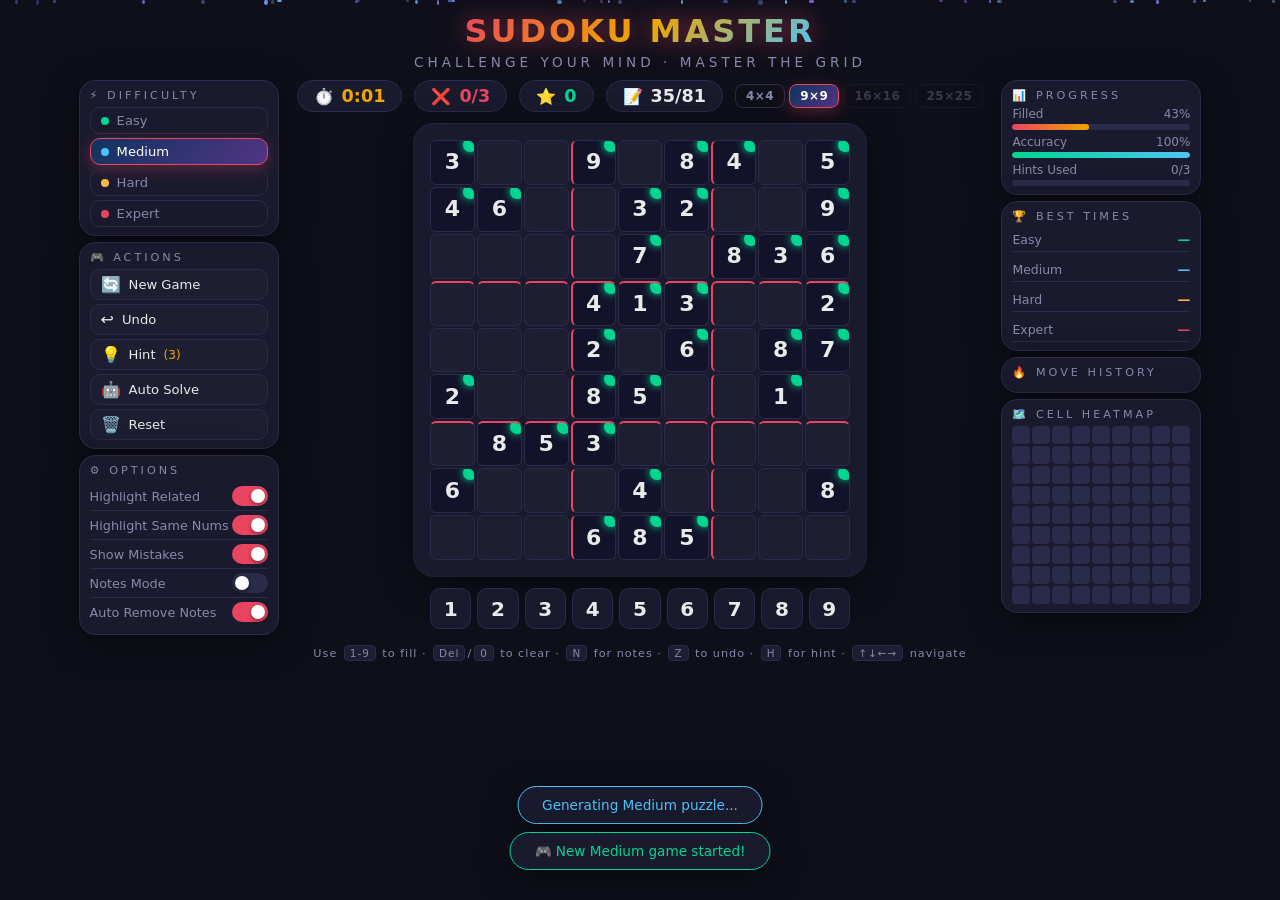
==== commit 12451836: "feat: add 4x4/9x9 board size switching with scalable config architecture" ====
--- a/index.html
+++ b/index.html
@@ -191,7 +191,7 @@
 
             <!-- CENTER: BOARD + NUMPAD -->
             <div class="board-section">
-                <!-- Stats Bar (inside center column so all three columns share the same top baseline) -->
+                <!-- Stats Bar -->
                 <div class="stats-bar" role="region" aria-label="Game statistics">
                     <div class="stat-chip">
                         <span class="icon" aria-hidden="true">⏱️</span>
@@ -208,6 +208,36 @@
                     <div class="stat-chip">
                         <span class="icon" aria-hidden="true">📝</span>
                         <span class="val" id="filled-val" aria-label="Cells filled">0/81</span>
+                    </div>
+
+                    <!-- Board Size Selector -->
+                    <div class="size-selector" role="group" aria-label="Board size">
+                        <button class="size-btn"
+                                data-action="set-board-size"
+                                data-size="4"
+                                aria-label="Switch to 4 by 4 Sudoku"
+                                aria-pressed="false">4×4</button>
+                        <button class="size-btn active"
+                                data-action="set-board-size"
+                                data-size="9"
+                                aria-label="Switch to 9 by 9 Sudoku"
+                                aria-pressed="true">9×9</button>
+                        <button class="size-btn"
+                                data-action="set-board-size"
+                                data-size="16"
+                                aria-label="16 by 16 Sudoku — coming soon"
+                                aria-pressed="false"
+                                disabled
+                                aria-disabled="true"
+                                title="Coming soon">16×16</button>
+                        <button class="size-btn"
+                                data-action="set-board-size"
+                                data-size="25"
+                                aria-label="25 by 25 Sudoku — coming soon"
+                                aria-pressed="false"
+                                disabled
+                                aria-disabled="true"
+                                title="Coming soon">25×25</button>
                     </div>
                 </div>
                 <div class="board-wrapper" id="board-wrapper">
@@ -218,7 +248,7 @@
                 </div>
                 <div class="numpad" id="numpad" role="group" aria-label="Number pad"></div>
                 <div class="kb-hint" aria-label="Keyboard shortcuts">
-                    Use <span class="kb-key">1-9</span> to fill ·
+                    Use <span class="kb-key" id="kb-num-hint">1-9</span> to fill ·
                     <span class="kb-key">Del</span>/<span class="kb-key">0</span> to clear ·
                     <span class="kb-key">N</span> for notes ·
                     <span class="kb-key">Z</span> to undo ·
--- a/css/style.css
+++ b/css/style.css
@@ -79,7 +79,51 @@
     gap: 12px;
     margin-bottom: 0;
     animation: slideDown 0.7s ease;
-}
+    align-items: center;
+    flex-wrap: wrap;
+    justify-content: center;
+}
+
+/* ===== BOARD SIZE SELECTOR ===== */
+.size-selector {
+    display: flex;
+    gap: 4px;
+    margin-left: auto;
+}
+
+.size-btn {
+    padding: 4px 10px;
+    border: 1px solid var(--border-light);
+    background: transparent;
+    border-radius: 8px;
+    color: var(--text-muted);
+    cursor: pointer;
+    font-size: 0.75rem;
+    font-weight: 600;
+    font-family: inherit;
+    letter-spacing: 0.5px;
+    transition: all 0.25s;
+    white-space: nowrap;
+}
+
+.size-btn:hover:not(:disabled) {
+    background: var(--cell-hover);
+    color: var(--text-primary);
+    border-color: var(--accent3);
+}
+
+.size-btn.active {
+    background: linear-gradient(135deg, var(--accent2), var(--accent3));
+    color: white;
+    border-color: var(--accent);
+    box-shadow: 0 4px 15px rgba(233, 69, 96, 0.3);
+}
+
+.size-btn:disabled {
+    opacity: 0.35;
+    cursor: not-allowed;
+}
+
 
 .stat-chip {
     background: var(--bg-card);
@@ -137,7 +181,7 @@
 .left-panel {
     display: flex;
     flex-direction: column;
-    gap: 8px;
+    gap: 6px;
     width: 200px;
     flex-shrink: 0;
 }
@@ -146,7 +190,7 @@
     background: var(--bg-card);
     border: 1px solid var(--border-light);
     border-radius: 16px;
-    padding: 10px 12px;
+    padding: 8px 10px;
     box-shadow: var(--shadow);
     transition: border-color 0.3s;
 }
@@ -160,18 +204,18 @@
     text-transform: uppercase;
     letter-spacing: 3px;
     color: var(--text-muted);
-    margin-bottom: 7px;
+    margin-bottom: 5px;
 }
 
 /* Difficulty Selector */
 .diff-btns {
     display: flex;
     flex-direction: column;
-    gap: 5px;
+    gap: 4px;
 }
 
 .diff-btn {
-    padding: 7px 12px;
+    padding: 5px 10px;
     border: 1px solid var(--border-light);
     background: transparent;
     border-radius: 10px;
@@ -210,11 +254,11 @@
 .action-btns {
     display: flex;
     flex-direction: column;
-    gap: 5px;
+    gap: 4px;
 }
 
 .action-btn {
-    padding: 7px 12px;
+    padding: 5px 10px;
     border-radius: 10px;
     border: 1px solid var(--border-light);
     background: var(--cell-bg);
@@ -253,7 +297,7 @@
     display: flex;
     align-items: center;
     justify-content: space-between;
-    padding: 5px 0;
+    padding: 4px 0;
     border-bottom: 1px solid var(--border-light);
 }
 
@@ -305,7 +349,7 @@
     display: flex;
     flex-direction: column;
     align-items: center;
-    gap: 16px;
+    gap: 12px;
 }
 
 /* ===== SUDOKU BOARD ===== */
@@ -324,7 +368,7 @@
 
 #sudoku-board {
     display: grid;
-    grid-template-columns: repeat(9, 1fr);
+    /* grid-template-columns set dynamically by renderBoard() */
     gap: 2px;
     width: min(420px, 90vw);
 }
@@ -345,16 +389,8 @@
     overflow: hidden;
 }
 
-/* Box borders */
-.cell[data-col="3"],
-.cell[data-col="6"] {
-    border-left: 2.5px solid var(--border-box);
-}
-
-.cell[data-row="3"],
-.cell[data-row="6"] {
-    border-top: 2.5px solid var(--border-box);
-}
+/* Box borders are applied inline by renderBoard() so they work for any board size. */
+
 
 .cell:hover:not(.given) {
     background: var(--cell-hover);
@@ -460,7 +496,7 @@
 /* ===== NUMBER PAD ===== */
 .numpad {
     display: grid;
-    grid-template-columns: repeat(9, 1fr);
+    /* grid-template-columns set dynamically by renderNumPad() */
     gap: 6px;
     width: min(420px, 90vw);
 }
@@ -536,7 +572,7 @@
 .right-panel {
     display: flex;
     flex-direction: column;
-    gap: 8px;
+    gap: 6px;
     width: 200px;
     flex-shrink: 0;
 }
@@ -545,7 +581,7 @@
 .progress-row {
     display: flex;
     flex-direction: column;
-    gap: 6px;
+    gap: 5px;
 }
 
 .prog-item {
@@ -577,7 +613,7 @@
 
 /* History */
 .history-list {
-    max-height: 90px;
+    max-height: 75px;
     overflow-y: auto;
     display: flex;
     flex-direction: column;
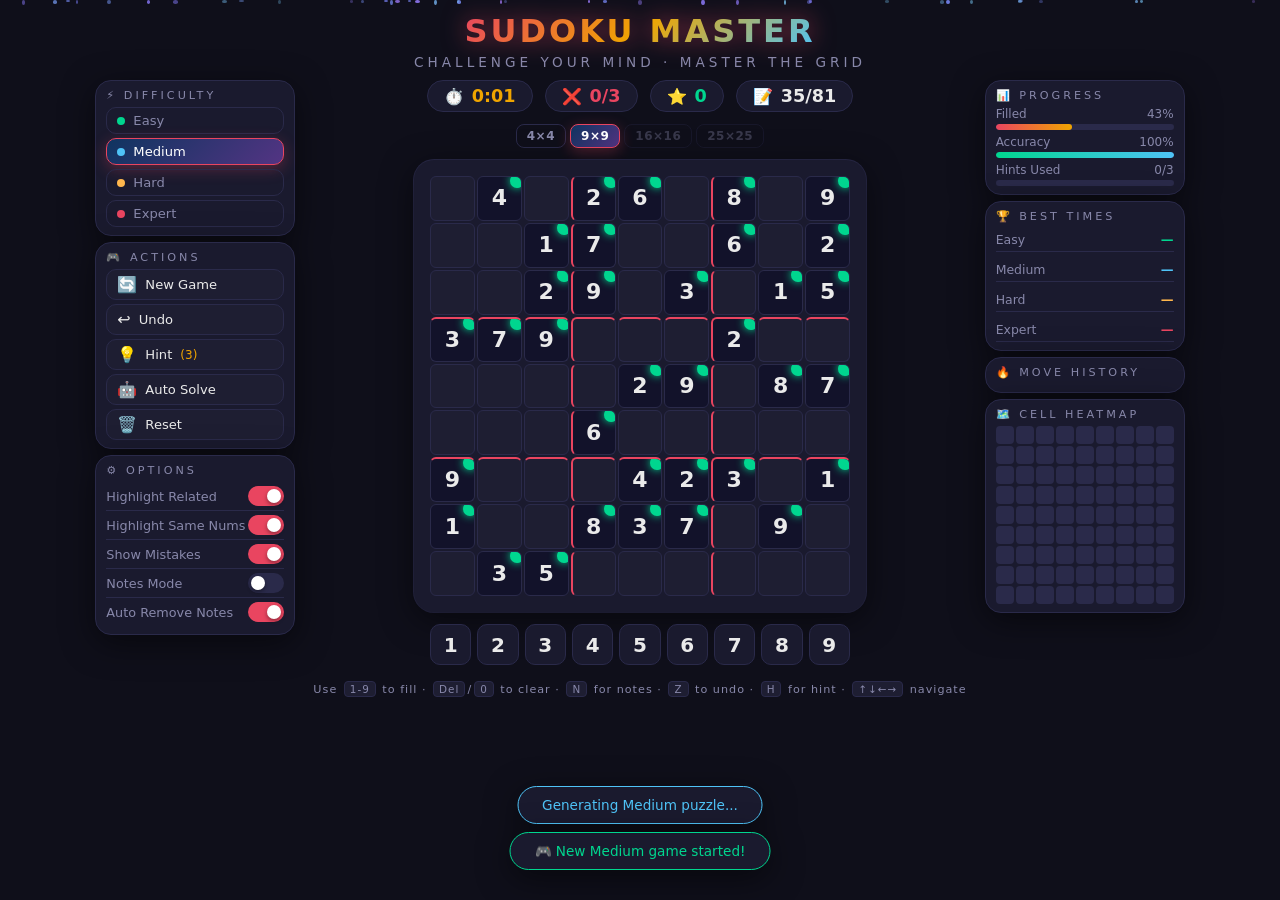
==== commit 2e772531: "fix: move size selector below stats row; restore stats-bar original layout" ====
--- a/index.html
+++ b/index.html
@@ -209,37 +209,38 @@
                         <span class="icon" aria-hidden="true">📝</span>
                         <span class="val" id="filled-val" aria-label="Cells filled">0/81</span>
                     </div>
-
-                    <!-- Board Size Selector -->
-                    <div class="size-selector" role="group" aria-label="Board size">
-                        <button class="size-btn"
-                                data-action="set-board-size"
-                                data-size="4"
-                                aria-label="Switch to 4 by 4 Sudoku"
-                                aria-pressed="false">4×4</button>
-                        <button class="size-btn active"
-                                data-action="set-board-size"
-                                data-size="9"
-                                aria-label="Switch to 9 by 9 Sudoku"
-                                aria-pressed="true">9×9</button>
-                        <button class="size-btn"
-                                data-action="set-board-size"
-                                data-size="16"
-                                aria-label="16 by 16 Sudoku — coming soon"
-                                aria-pressed="false"
-                                disabled
-                                aria-disabled="true"
-                                title="Coming soon">16×16</button>
-                        <button class="size-btn"
-                                data-action="set-board-size"
-                                data-size="25"
-                                aria-label="25 by 25 Sudoku — coming soon"
-                                aria-pressed="false"
-                                disabled
-                                aria-disabled="true"
-                                title="Coming soon">25×25</button>
-                    </div>
-                </div>
+                </div>
+
+                <!-- Board Size Selector (separate row, below stats) -->
+                <div class="size-selector" role="group" aria-label="Board size">
+                    <button class="size-btn"
+                            data-action="set-board-size"
+                            data-size="4"
+                            aria-label="Switch to 4 by 4 Sudoku"
+                            aria-pressed="false">4×4</button>
+                    <button class="size-btn active"
+                            data-action="set-board-size"
+                            data-size="9"
+                            aria-label="Switch to 9 by 9 Sudoku"
+                            aria-pressed="true">9×9</button>
+                    <button class="size-btn"
+                            data-action="set-board-size"
+                            data-size="16"
+                            aria-label="16 by 16 Sudoku — coming soon"
+                            aria-pressed="false"
+                            disabled
+                            aria-disabled="true"
+                            title="Coming soon">16×16</button>
+                    <button class="size-btn"
+                            data-action="set-board-size"
+                            data-size="25"
+                            aria-label="25 by 25 Sudoku — coming soon"
+                            aria-pressed="false"
+                            disabled
+                            aria-disabled="true"
+                            title="Coming soon">25×25</button>
+                </div>
+
                 <div class="board-wrapper" id="board-wrapper">
                     <div id="sudoku-board"
                          role="grid"
--- a/css/style.css
+++ b/css/style.css
@@ -79,16 +79,12 @@
     gap: 12px;
     margin-bottom: 0;
     animation: slideDown 0.7s ease;
-    align-items: center;
-    flex-wrap: wrap;
-    justify-content: center;
 }
 
 /* ===== BOARD SIZE SELECTOR ===== */
 .size-selector {
     display: flex;
     gap: 4px;
-    margin-left: auto;
 }
 
 .size-btn {
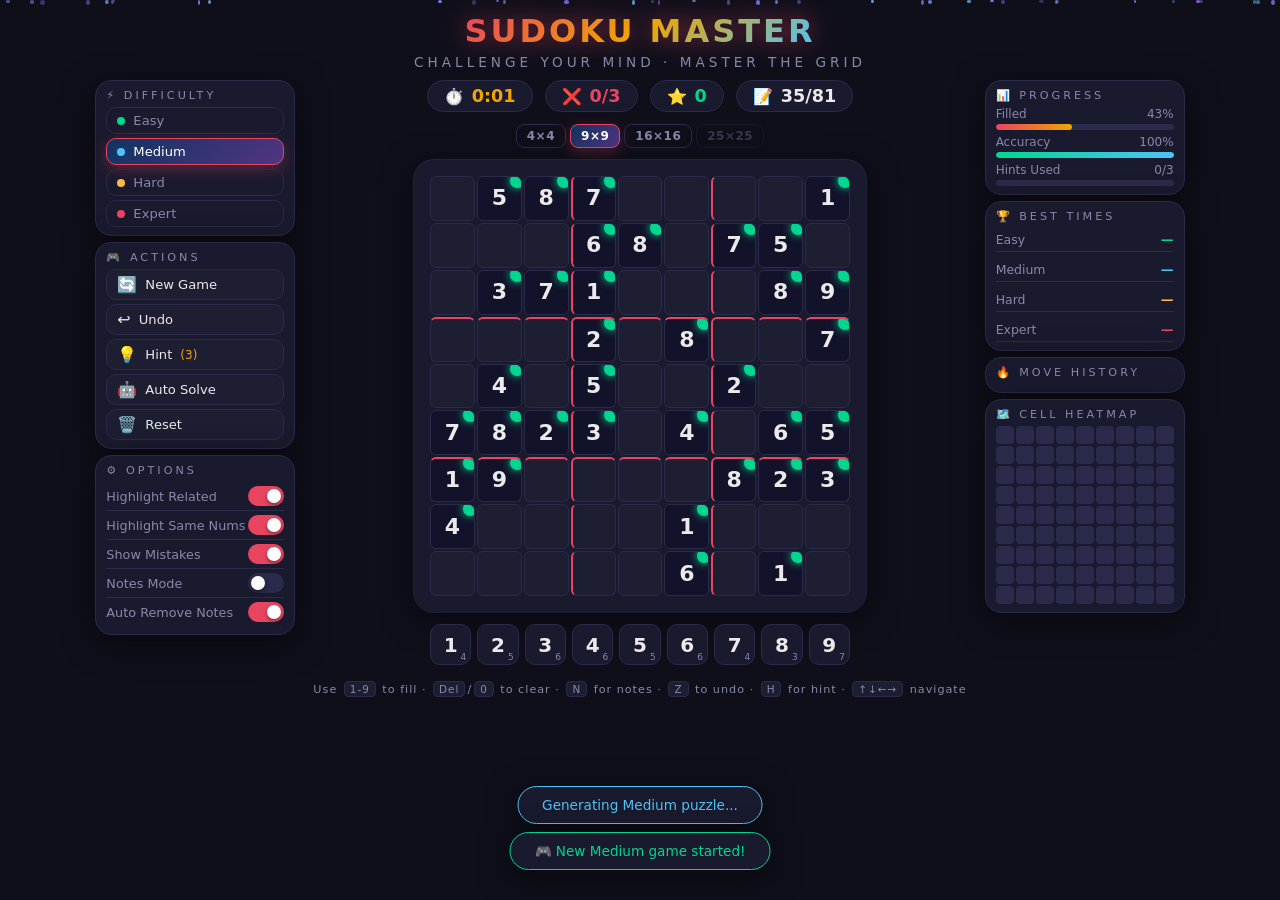
==== commit 3d4dd6c8: "feat: implement full 16x16 Sudoku — MRV solver, fast generator, paginated numpad, A-G symbols" ====
--- a/index.html
+++ b/index.html
@@ -226,11 +226,9 @@
                     <button class="size-btn"
                             data-action="set-board-size"
                             data-size="16"
-                            aria-label="16 by 16 Sudoku — coming soon"
-                            aria-pressed="false"
-                            disabled
-                            aria-disabled="true"
-                            title="Coming soon">16×16</button>
+                            aria-label="Switch to 16 by 16 Sudoku"
+                            aria-pressed="false">16×16</button>
+
                     <button class="size-btn"
                             data-action="set-board-size"
                             data-size="25"
--- a/css/style.css
+++ b/css/style.css
@@ -490,20 +490,30 @@
 }
 
 /* ===== NUMBER PAD ===== */
+/*
+ * Fixed-size buttons that NEVER scale with board size.
+ * Reference: 9×9 layout — 9 buttons, 8 gaps of 6px, container = min(420px,90vw)
+ * Button size = (container - 8 × gap) / 9
+ * Fewer buttons (4×4) centre on one row; more (16×16, 25×25) wrap naturally.
+ */
 .numpad {
-    display: grid;
-    /* grid-template-columns set dynamically by renderNumPad() */
+    display: flex;
+    flex-wrap: wrap;
     gap: 6px;
     width: min(420px, 90vw);
+    justify-content: center;
 }
 
 .num-key {
-    aspect-ratio: 1;
+    /* Lock to the 9×9 reference size — never changes with board size */
+    width:  calc((min(420px, 90vw) - 8 * 6px) / 9);
+    height: calc((min(420px, 90vw) - 8 * 6px) / 9);
+    flex-shrink: 0;
     background: var(--bg-card);
     border: 1px solid var(--border-light);
     border-radius: 10px;
     color: var(--text-primary);
-    font-size: clamp(14px, 3.5vw, 20px);
+    font-size: 20px;
     font-weight: 700;
     cursor: pointer;
     font-family: inherit;
@@ -563,6 +573,45 @@
 .num-key.selected-num::before {
     opacity: 0.4;
 }
+
+/* ===== NUMPAD NAVIGATION (pagination arrows) ===== */
+.num-key.numpad-nav {
+    background: rgba(255,255,255,0.04);
+    color: var(--text-muted);
+    font-size: 14px;
+}
+
+.num-key.numpad-nav:hover {
+    color: var(--text-primary);
+    background: var(--cell-hover);
+}
+
+.num-key.numpad-nav:disabled {
+    opacity: 0.2;
+    pointer-events: none;
+}
+
+/* ===== NUMPAD PAGE DOTS ===== */
+#numpad-dots {
+    display: flex;
+    gap: 6px;
+    justify-content: center;
+    padding-top: 4px;
+}
+
+.page-dot {
+    width: 6px;
+    height: 6px;
+    border-radius: 50%;
+    background: var(--border-light);
+    transition: background 0.2s;
+}
+
+.page-dot.active {
+    background: var(--accent);
+    box-shadow: 0 0 6px rgba(233, 69, 96, 0.6);
+}
+
 
 /* ===== RIGHT PANEL ===== */
 .right-panel {
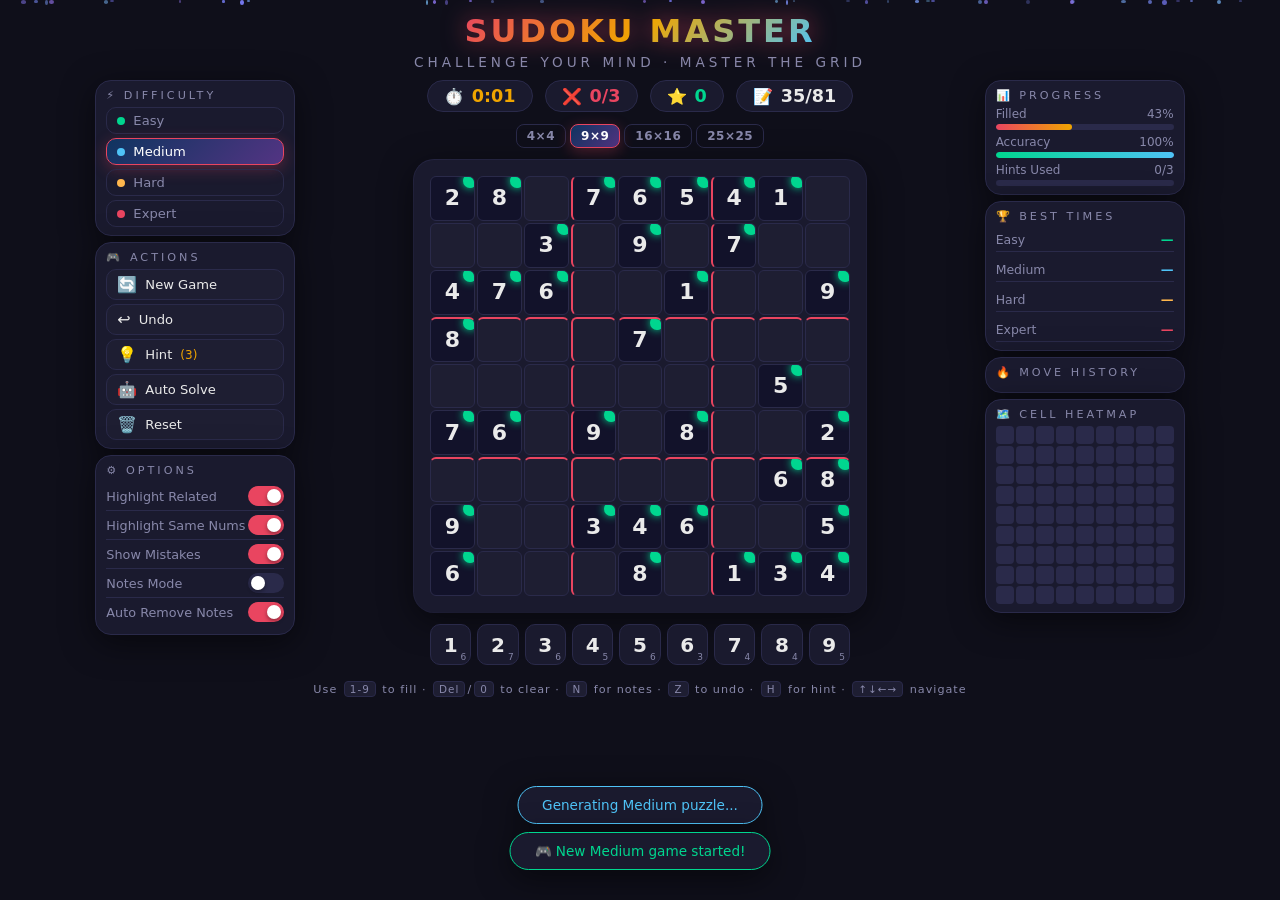
==== commit eda128fc: "feat: implement full 25x25 Sudoku — activate BOARD_SIZES entry and enable button" ====
--- a/index.html
+++ b/index.html
@@ -232,11 +232,9 @@
                     <button class="size-btn"
                             data-action="set-board-size"
                             data-size="25"
-                            aria-label="25 by 25 Sudoku — coming soon"
-                            aria-pressed="false"
-                            disabled
-                            aria-disabled="true"
-                            title="Coming soon">25×25</button>
+                            aria-label="Switch to 25 by 25 Sudoku"
+                            aria-pressed="false">25×25</button>
+
                 </div>
 
                 <div class="board-wrapper" id="board-wrapper">
--- a/css/style.css
+++ b/css/style.css
@@ -425,7 +425,7 @@
 
 /* ===== CELL VALUE ===== */
 .cell-value {
-    font-size: clamp(14px, 3.8vw, 22px);
+    font-size: var(--cell-font-size, 22px); /* set per board size by renderBoard() */
     font-weight: 700;
     line-height: 1;
     transition: all 0.2s;
@@ -457,7 +457,7 @@
 }
 
 .note-num {
-    font-size: clamp(6px, 1.2vw, 9px);
+    font-size: var(--note-font-size, 9px); /* set per board size by renderBoard() */
     color: var(--purple);
     line-height: 1;
     display: flex;
@@ -498,17 +498,19 @@
  */
 .numpad {
     display: flex;
-    flex-wrap: wrap;
+    flex-wrap: nowrap;
     gap: 6px;
     width: min(420px, 90vw);
     justify-content: center;
+    align-items: center;
 }
 
 .num-key {
-    /* Lock to the 9×9 reference size — never changes with board size */
+    /* Lock to the 9×9 reference size. flex-shrink allows slight compression when
+     * pagination arrows are present (11 items in fixed container). */
     width:  calc((min(420px, 90vw) - 8 * 6px) / 9);
     height: calc((min(420px, 90vw) - 8 * 6px) / 9);
-    flex-shrink: 0;
+    flex-shrink: 1;  /* allow minor compression for paginated layout */
     background: var(--bg-card);
     border: 1px solid var(--border-light);
     border-radius: 10px;
@@ -576,9 +578,12 @@
 
 /* ===== NUMPAD NAVIGATION (pagination arrows) ===== */
 .num-key.numpad-nav {
+    width: 28px;
+    min-width: 28px;
+    flex-shrink: 0; /* nav arrows never shrink */
     background: rgba(255,255,255,0.04);
     color: var(--text-muted);
-    font-size: 14px;
+    font-size: 12px;
 }
 
 .num-key.numpad-nav:hover {
